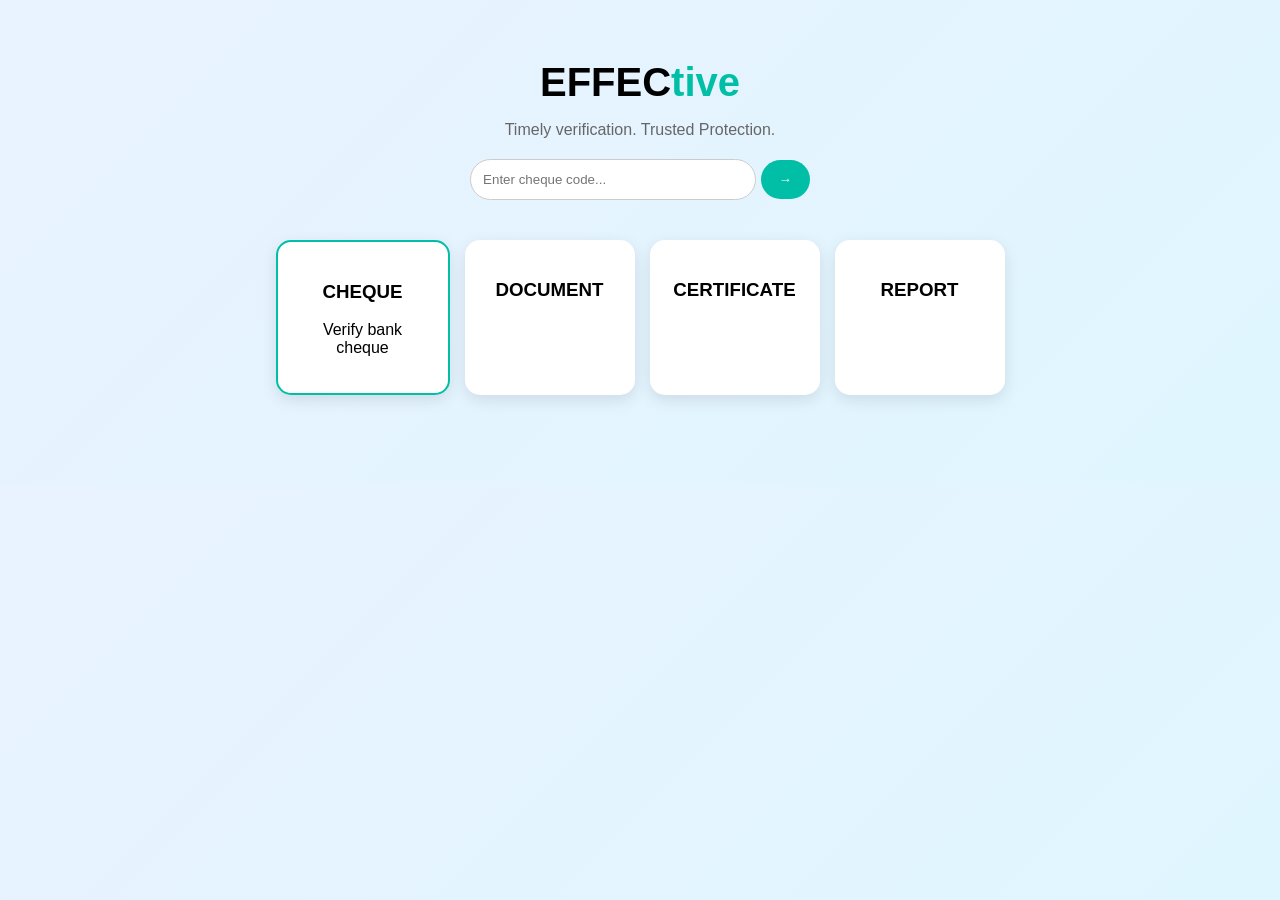
==== templates/index.html @ b31e98e5 "Create index.html" ====
<!DOCTYPE html>
<html>
<head>
<meta name="viewport" content="width=device-width, initial-scale=1">
<title>Effective Verification</title>
<link rel="stylesheet" href="/static/style.css">
</head>
<body>

<div class="container">

    <div class="hero">
        <h1>EFFEC<span>tive</span></h1>
        <p>Timely verification. Trusted Protection.</p>

        <div class="search-box">
            <input id="code" placeholder="Enter cheque code...">
            <button onclick="verify()">→</button>
        </div>
    </div>

    <div class="cards">

        <div class="card active">
            <h3>CHEQUE</h3>
            <p>Verify bank cheque</p>
        </div>

        <div class="card">
            <h3>DOCUMENT</h3>
        </div>

        <div class="card">
            <h3>CERTIFICATE</h3>
        </div>

        <div class="card">
            <h3>REPORT</h3>
        </div>

    </div>

    <div id="result"></div>

</div>

<script>
function verify(){
    const code = document.getElementById("code").value;

    fetch("/verify", {
        method: "POST",
        headers: {"Content-Type": "application/json"},
        body: JSON.stringify({code: code})
    })
    .then(res => res.json())
    .then(data => {
        const result = document.getElementById("result");
        result.innerText = data.message;
        result.className = data.status;
    });
}
</script>

</body>
</html>
---- static/style.css ----
body {
    margin:0;
    font-family: Arial;
    background: linear-gradient(135deg,#e9f2ff,#dff6ff);
}

.container {
    text-align:center;
    padding:60px 20px;
}

.hero h1 {
    font-size:40px;
    margin:0;
}

.hero span {
    color:#00bfa6;
}

.hero p {
    color:#666;
}

.search-box {
    margin-top:20px;
}

.search-box input {
    padding:12px;
    width:260px;
    border-radius:30px;
    border:1px solid #ccc;
}

.search-box button {
    padding:12px 18px;
    border:none;
    background:#00bfa6;
    color:white;
    border-radius:30px;
    cursor:pointer;
}

.cards {
    display:flex;
    justify-content:center;
    gap:15px;
    margin-top:40px;
    flex-wrap:wrap;
}

.card {
    background:white;
    padding:20px;
    border-radius:15px;
    width:130px;
    box-shadow:0 5px 15px rgba(0,0,0,0.1);
}

.card.active {
    border:2px solid #00bfa6;
}

#result {
    margin-top:30px;
    font-size:18px;
    font-weight:bold;
}

.valid { color:green; }
.invalid { color:red; }
.used { color:orange; }
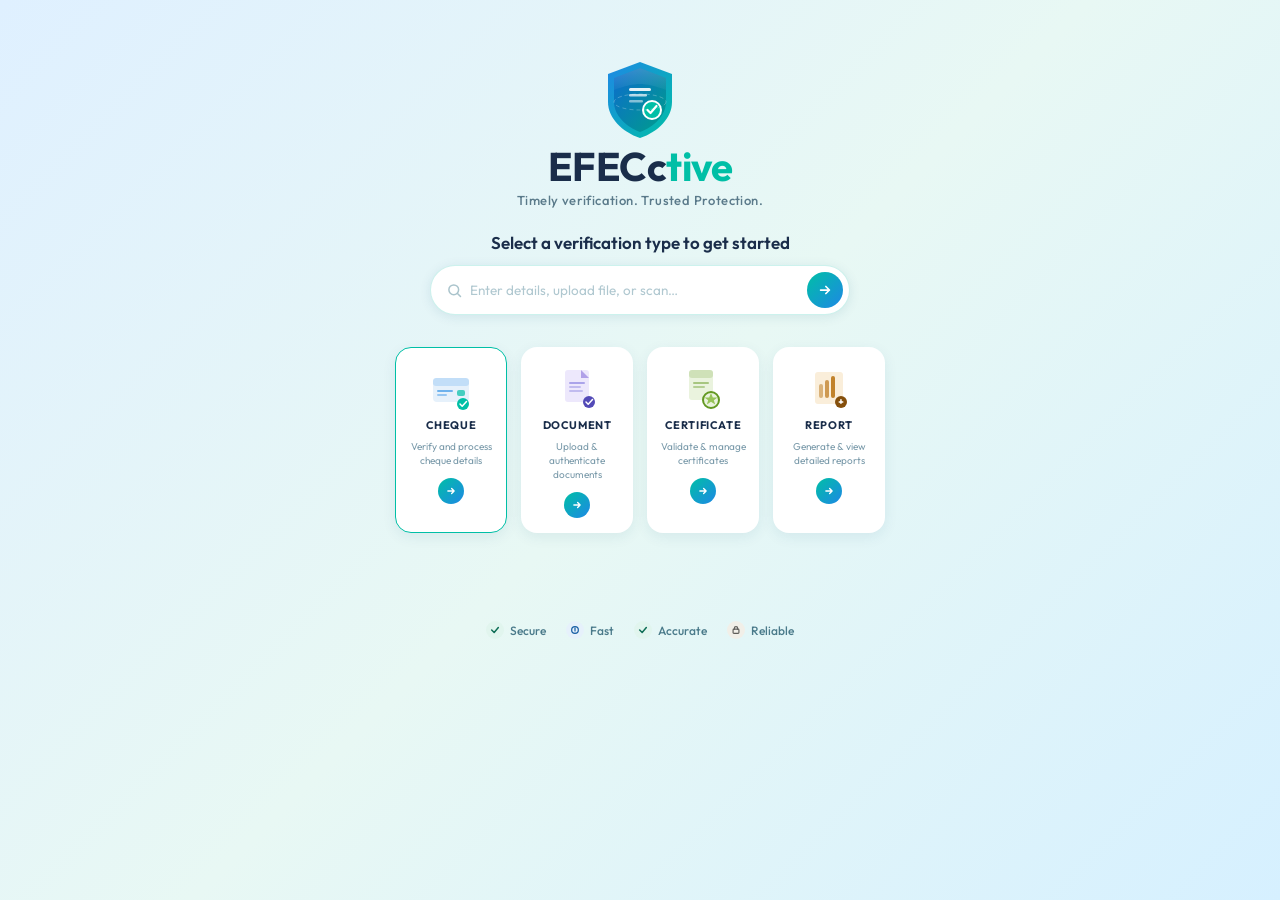
==== commit 358095bd: "Update index.html" ====
--- a/templates/index.html
+++ b/templates/index.html
@@ -1,66 +1,405 @@
 <!DOCTYPE html>
 <html>
 <head>
-<meta name="viewport" content="width=device-width, initial-scale=1">
-<title>Effective Verification</title>
-<link rel="stylesheet" href="/static/style.css">
+  <meta name="viewport" content="width=device-width, initial-scale=1">
+  <title>EFECCtive Verification</title>
+  <style>
+    @import url('https://fonts.googleapis.com/css2?family=Outfit:wght@400;500;600;700&display=swap');
+
+    * { box-sizing: border-box; margin: 0; padding: 0; }
+
+    body {
+      font-family: 'Outfit', Arial, sans-serif;
+      background: linear-gradient(135deg, #dff0ff 0%, #e8f8f4 50%, #d6f0ff 100%);
+      min-height: 100vh;
+    }
+
+    .container {
+      text-align: center;
+      padding: 60px 20px 40px;
+    }
+
+    /* ── HERO ── */
+    .hero {
+      display: flex;
+      flex-direction: column;
+      align-items: center;
+      gap: 6px;
+      margin-bottom: 28px;
+    }
+
+    .shield-wrap {
+      width: 72px;
+      height: 72px;
+      margin-bottom: 8px;
+    }
+
+    .hero h1 {
+      font-size: 40px;
+      font-weight: 700;
+      letter-spacing: -0.5px;
+      color: #1a2d4a;
+      margin: 0;
+      line-height: 1;
+    }
+
+    .hero h1 span { color: #00bfa6; }
+
+    .hero > p {
+      color: #5a7a8a;
+      font-size: 13px;
+      letter-spacing: 0.4px;
+      font-weight: 500;
+    }
+
+    /* ── SEARCH BOX ── */
+    .search-box {
+      margin-top: 18px;
+      width: 100%;
+      max-width: 420px;
+    }
+
+    .search-label {
+      font-size: 17px;
+      font-weight: 600;
+      color: #1a2d4a;
+      margin-bottom: 12px;
+      display: block;
+    }
+
+    .search-row {
+      display: flex;
+      align-items: center;
+      background: white;
+      border-radius: 50px;
+      padding: 6px 6px 6px 16px;
+      box-shadow: 0 2px 12px rgba(0,80,120,0.10);
+      border: 1.5px solid rgba(0,191,166,0.2);
+    }
+
+    .search-box input {
+      border: none;
+      outline: none;
+      flex: 1;
+      font-size: 13.5px;
+      color: #4a6070;
+      background: transparent;
+      font-family: 'Outfit', Arial, sans-serif;
+      padding: 6px 0;
+    }
+
+    .search-box input::placeholder { color: #b0c8d0; }
+
+    .search-box button {
+      background: linear-gradient(135deg, #00bfa6, #1e88e5);
+      border: none;
+      border-radius: 50px;
+      width: 36px;
+      height: 36px;
+      display: flex;
+      align-items: center;
+      justify-content: center;
+      cursor: pointer;
+      color: white;
+      flex-shrink: 0;
+      transition: opacity 0.2s;
+    }
+
+    .search-box button:hover { opacity: 0.88; }
+
+    /* ── CARDS ── */
+    .cards {
+      display: flex;
+      justify-content: center;
+      gap: 14px;
+      margin-top: 32px;
+      flex-wrap: wrap;
+    }
+
+    .card {
+      background: white;
+      border-radius: 16px;
+      width: 112px;
+      padding: 18px 10px 14px;
+      box-shadow: 0 4px 14px rgba(0,80,120,0.08);
+      border: 1.5px solid transparent;
+      cursor: pointer;
+      transition: all 0.22s ease;
+      display: flex;
+      flex-direction: column;
+      align-items: center;
+      gap: 8px;
+    }
+
+    .card:hover {
+      transform: translateY(-3px);
+      box-shadow: 0 8px 20px rgba(0,80,120,0.13);
+    }
+
+    .card.active { border-color: #00bfa6; }
+
+    .card-icon { width: 44px; height: 44px; }
+
+    .card h3 {
+      font-size: 11px;
+      font-weight: 700;
+      letter-spacing: 0.6px;
+      color: #1a2d4a;
+      text-transform: uppercase;
+      margin: 0;
+    }
+
+    .card p {
+      font-size: 10px;
+      color: #7a9aaa;
+      line-height: 1.4;
+      text-align: center;
+      margin: 0;
+    }
+
+    .card-arrow {
+      width: 26px;
+      height: 26px;
+      border-radius: 50%;
+      background: linear-gradient(135deg, #00bfa6, #1e88e5);
+      display: flex;
+      align-items: center;
+      justify-content: center;
+      margin-top: 2px;
+    }
+
+    /* ── RESULT ── */
+    #result {
+      margin-top: 28px;
+      font-size: 17px;
+      font-weight: 600;
+      min-height: 28px;
+    }
+
+    .valid   { color: #0f6e56; }
+    .invalid { color: #a32d2d; }
+    .used    { color: #854f0b; }
+
+    /* ── FOOTER BADGES ── */
+    .footer-badges {
+      display: flex;
+      justify-content: center;
+      gap: 20px;
+      margin-top: 32px;
+      flex-wrap: wrap;
+    }
+
+    .badge {
+      display: flex;
+      align-items: center;
+      gap: 6px;
+      font-size: 12px;
+      color: #4a7a8a;
+      font-weight: 500;
+    }
+
+    .badge-dot {
+      width: 18px;
+      height: 18px;
+      border-radius: 50%;
+      display: flex;
+      align-items: center;
+      justify-content: center;
+    }
+
+    .bd-green { background: #e1f5ee; }
+    .bd-blue  { background: #e6f1fb; }
+    .bd-teal  { background: #e1f5ee; }
+    .bd-gray  { background: #f1efe8; }
+
+    @media (max-width: 480px) {
+      .hero h1 { font-size: 32px; }
+      .cards   { gap: 10px; }
+      .card    { width: 90px; padding: 14px 8px 10px; }
+      .card h3 { font-size: 10px; }
+    }
+  </style>
 </head>
 <body>
-
 <div class="container">
 
-    <div class="hero">
-        <h1>EFFEC<span>tive</span></h1>
-        <p>Timely verification. Trusted Protection.</p>
-
-        <div class="search-box">
-            <input id="code" placeholder="Enter cheque code...">
-            <button onclick="verify()">→</button>
-        </div>
-    </div>
-
-    <div class="cards">
-
-        <div class="card active">
-            <h3>CHEQUE</h3>
-            <p>Verify bank cheque</p>
-        </div>
-
-        <div class="card">
-            <h3>DOCUMENT</h3>
-        </div>
-
-        <div class="card">
-            <h3>CERTIFICATE</h3>
-        </div>
-
-        <div class="card">
-            <h3>REPORT</h3>
-        </div>
-
-    </div>
-
-    <div id="result"></div>
+  <div class="hero">
+
+    <div class="shield-wrap">
+      <svg viewBox="0 0 72 80" xmlns="http://www.w3.org/2000/svg">
+        <defs>
+          <linearGradient id="shG1" x1="0" y1="0" x2="1" y2="1">
+            <stop offset="0%" stop-color="#1e88e5"/>
+            <stop offset="100%" stop-color="#00bfa6"/>
+          </linearGradient>
+          <linearGradient id="shG2" x1="0" y1="0" x2="1" y2="1">
+            <stop offset="0%" stop-color="#0d6bcf"/>
+            <stop offset="100%" stop-color="#009e8a"/>
+          </linearGradient>
+          <linearGradient id="innerG" x1="0" y1="0" x2="0" y2="1">
+            <stop offset="0%" stop-color="rgba(255,255,255,0.18)"/>
+            <stop offset="100%" stop-color="rgba(255,255,255,0.04)"/>
+          </linearGradient>
+        </defs>
+        <path d="M36 2 L68 14 L68 42 C68 58 54 72 36 78 C18 72 4 58 4 42 L4 14 Z" fill="url(#shG1)"/>
+        <path d="M36 8 L62 18 L62 42 C62 55 50 67 36 72 C22 67 10 55 10 42 L10 18 Z" fill="url(#shG2)"/>
+        <path d="M36 8 L62 18 L62 30 C52 26 42 24 36 24 C30 24 20 26 10 30 L10 18 Z" fill="url(#innerG)"/>
+        <rect x="25" y="28" width="22" height="3" rx="1.5" fill="white" opacity="0.9"/>
+        <rect x="25" y="34" width="18" height="2.5" rx="1.25" fill="white" opacity="0.7"/>
+        <rect x="25" y="40" width="14" height="2.5" rx="1.25" fill="white" opacity="0.5"/>
+        <circle cx="48" cy="50" r="9" fill="#00bfa6" stroke="white" stroke-width="2"/>
+        <polyline points="43.5,50 46.5,53 52.5,46" fill="none" stroke="white" stroke-width="2.2" stroke-linecap="round" stroke-linejoin="round"/>
+        <ellipse cx="36" cy="42" rx="26" ry="8" fill="none" stroke="rgba(255,255,255,0.25)" stroke-width="1" stroke-dasharray="4 3"/>
+      </svg>
+    </div>
+
+    <h1>EFECc<span>tive</span></h1>
+    <p>Timely verification. Trusted Protection.</p>
+
+    <div class="search-box">
+      <span class="search-label">Select a verification type to get started</span>
+      <div class="search-row">
+        <svg width="15" height="15" viewBox="0 0 20 20" fill="none" style="margin-right:8px;flex-shrink:0">
+          <circle cx="9" cy="9" r="6.5" stroke="#aac4cc" stroke-width="2"/>
+          <line x1="14" y1="14" x2="18" y2="18" stroke="#aac4cc" stroke-width="2" stroke-linecap="round"/>
+        </svg>
+        <input id="code" type="text" placeholder="Enter details, upload file, or scan…"/>
+        <button onclick="doSearch()">
+          <svg width="14" height="14" viewBox="0 0 16 16" fill="none">
+            <path d="M3 8h10M9 4l4 4-4 4" stroke="white" stroke-width="2" stroke-linecap="round" stroke-linejoin="round"/>
+          </svg>
+        </button>
+      </div>
+    </div>
+  </div>
+
+  <div class="cards">
+
+    <div class="card active" onclick="selectCard(this,'CHEQUE')">
+      <svg class="card-icon" viewBox="0 0 44 44" xmlns="http://www.w3.org/2000/svg">
+        <rect x="4" y="12" width="36" height="24" rx="4" fill="#e6f1fb"/>
+        <rect x="4" y="12" width="36" height="8" rx="3" fill="#1e88e5" opacity="0.18"/>
+        <rect x="8" y="24" width="16" height="2" rx="1" fill="#1e88e5" opacity="0.6"/>
+        <rect x="8" y="28" width="10" height="2" rx="1" fill="#1e88e5" opacity="0.4"/>
+        <rect x="28" y="24" width="8" height="6" rx="2" fill="#00bfa6" opacity="0.7"/>
+        <circle cx="34" cy="38" r="6" fill="#00bfa6"/>
+        <polyline points="31,38 33.2,40.2 37.5,35.5" fill="none" stroke="white" stroke-width="1.5" stroke-linecap="round" stroke-linejoin="round"/>
+      </svg>
+      <h3>Cheque</h3>
+      <p>Verify and process cheque details</p>
+      <div class="card-arrow">
+        <svg width="10" height="10" viewBox="0 0 16 16" fill="none"><path d="M3 8h10M9 4l4 4-4 4" stroke="white" stroke-width="2.2" stroke-linecap="round" stroke-linejoin="round"/></svg>
+      </div>
+    </div>
+
+    <div class="card" onclick="selectCard(this,'DOCUMENT')">
+      <svg class="card-icon" viewBox="0 0 44 44" xmlns="http://www.w3.org/2000/svg">
+        <rect x="10" y="4" width="24" height="32" rx="3" fill="#ede8fc"/>
+        <path d="M26 4 L34 12 L26 12 Z" fill="#b0a0e8"/>
+        <rect x="14" y="16" width="16" height="2" rx="1" fill="#7f77dd" opacity="0.6"/>
+        <rect x="14" y="20" width="12" height="2" rx="1" fill="#7f77dd" opacity="0.4"/>
+        <rect x="14" y="24" width="14" height="2" rx="1" fill="#7f77dd" opacity="0.4"/>
+        <circle cx="34" cy="36" r="6" fill="#534ab7"/>
+        <polyline points="31,36 33.2,38.2 37.5,33.5" fill="none" stroke="white" stroke-width="1.5" stroke-linecap="round" stroke-linejoin="round"/>
+      </svg>
+      <h3>Document</h3>
+      <p>Upload &amp; authenticate documents</p>
+      <div class="card-arrow">
+        <svg width="10" height="10" viewBox="0 0 16 16" fill="none"><path d="M3 8h10M9 4l4 4-4 4" stroke="white" stroke-width="2.2" stroke-linecap="round" stroke-linejoin="round"/></svg>
+      </div>
+    </div>
+
+    <div class="card" onclick="selectCard(this,'CERTIFICATE')">
+      <svg class="card-icon" viewBox="0 0 44 44" xmlns="http://www.w3.org/2000/svg">
+        <rect x="8" y="4" width="24" height="30" rx="3" fill="#eaf3de"/>
+        <rect x="8" y="4" width="24" height="8" rx="3" fill="#639922" opacity="0.2"/>
+        <rect x="12" y="16" width="16" height="2" rx="1" fill="#639922" opacity="0.5"/>
+        <rect x="12" y="20" width="12" height="2" rx="1" fill="#639922" opacity="0.4"/>
+        <circle cx="30" cy="34" r="8" fill="#eaf3de" stroke="#639922" stroke-width="2"/>
+        <polygon points="30,27 31.8,31.4 36.5,31.4 32.8,34.2 34.2,38.5 30,35.8 25.8,38.5 27.2,34.2 23.5,31.4 28.2,31.4" fill="#97c459"/>
+      </svg>
+      <h3>Certificate</h3>
+      <p>Validate &amp; manage certificates</p>
+      <div class="card-arrow">
+        <svg width="10" height="10" viewBox="0 0 16 16" fill="none"><path d="M3 8h10M9 4l4 4-4 4" stroke="white" stroke-width="2.2" stroke-linecap="round" stroke-linejoin="round"/></svg>
+      </div>
+    </div>
+
+    <div class="card" onclick="selectCard(this,'REPORT')">
+      <svg class="card-icon" viewBox="0 0 44 44" xmlns="http://www.w3.org/2000/svg">
+        <rect x="8" y="6" width="28" height="32" rx="3" fill="#faeeda"/>
+        <rect x="12" y="18" width="4" height="14" rx="2" fill="#ba7517" opacity="0.5"/>
+        <rect x="18" y="14" width="4" height="18" rx="2" fill="#ba7517" opacity="0.7"/>
+        <rect x="24" y="10" width="4" height="22" rx="2" fill="#ba7517" opacity="0.9"/>
+        <circle cx="34" cy="36" r="6" fill="#854f0b"/>
+        <rect x="31.5" y="35.2" width="5" height="1.5" rx="0.75" fill="white"/>
+        <rect x="33.2" y="33" width="1.5" height="5" rx="0.75" fill="white"/>
+      </svg>
+      <h3>Report</h3>
+      <p>Generate &amp; view detailed reports</p>
+      <div class="card-arrow">
+        <svg width="10" height="10" viewBox="0 0 16 16" fill="none"><path d="M3 8h10M9 4l4 4-4 4" stroke="white" stroke-width="2.2" stroke-linecap="round" stroke-linejoin="round"/></svg>
+      </div>
+    </div>
+
+  </div>
+
+  <div id="result"></div>
+
+  <div class="footer-badges">
+    <span class="badge">
+      <span class="badge-dot bd-green">
+        <svg width="10" height="10" viewBox="0 0 12 12"><polyline points="2,6 5,9 10,3" fill="none" stroke="#0f6e56" stroke-width="1.8" stroke-linecap="round" stroke-linejoin="round"/></svg>
+      </span>Secure
+    </span>
+    <span class="badge">
+      <span class="badge-dot bd-blue">
+        <svg width="10" height="10" viewBox="0 0 12 12"><circle cx="6" cy="6" r="4" fill="none" stroke="#185fa5" stroke-width="1.5"/><line x1="6" y1="3.5" x2="6" y2="6.5" stroke="#185fa5" stroke-width="1.5" stroke-linecap="round"/><circle cx="6" cy="8" r="0.6" fill="#185fa5"/></svg>
+      </span>Fast
+    </span>
+    <span class="badge">
+      <span class="badge-dot bd-teal">
+        <svg width="10" height="10" viewBox="0 0 12 12"><polyline points="2,6 5,9 10,3" fill="none" stroke="#0f6e56" stroke-width="1.8" stroke-linecap="round" stroke-linejoin="round"/></svg>
+      </span>Accurate
+    </span>
+    <span class="badge">
+      <span class="badge-dot bd-gray">
+        <svg width="10" height="10" viewBox="0 0 12 12"><rect x="2.5" y="5" width="7" height="5" rx="1" fill="none" stroke="#5f5e5a" stroke-width="1.4"/><path d="M4 5V4a2 2 0 0 1 4 0v1" fill="none" stroke="#5f5e5a" stroke-width="1.4" stroke-linecap="round"/></svg>
+      </span>Reliable
+    </span>
+  </div>
 
 </div>
 
 <script>
-function verify(){
-    const code = document.getElementById("code").value;
-
-    fetch("/verify", {
-        method: "POST",
-        headers: {"Content-Type": "application/json"},
-        body: JSON.stringify({code: code})
-    })
-    .then(res => res.json())
-    .then(data => {
-        const result = document.getElementById("result");
-        result.innerText = data.message;
-        result.className = data.status;
-    });
-}
+  let selectedType = 'CHEQUE';
+  function selectCard(el, type) {
+    document.querySelectorAll('.card').forEach(c => c.classList.remove('active'));
+    el.classList.add('active');
+    selectedType = type;
+    document.getElementById('result').textContent = '';
+  }
+  function doSearch() {
+    const val = document.getElementById('code').value.trim();
+    if (!val) return;
+    const r = document.getElementById('result');
+    r.className = '';
+    r.textContent = 'Verifying…';
+    setTimeout(() => {
+      const states = ['valid','invalid','used'];
+      const msgs = {
+        valid: `✓ ${selectedType} Match Confirmed.`,
+        invalid: `✗ ${selectedType} Match Unconfirmed.`,
+        used: `⚠ ${selectedType} Match Confirmed.`
+      };
+      const s = states[Math.floor(Math.random()*3)];
+      r.className = s;
+      r.textContent = msgs[s];
+    }, 900);
+  }
+  document.getElementById('code').addEventListener('keydown', e => {
+    if (e.key === 'Enter') doSearch();
+  });
 </script>
-
 </body>
 </html>
